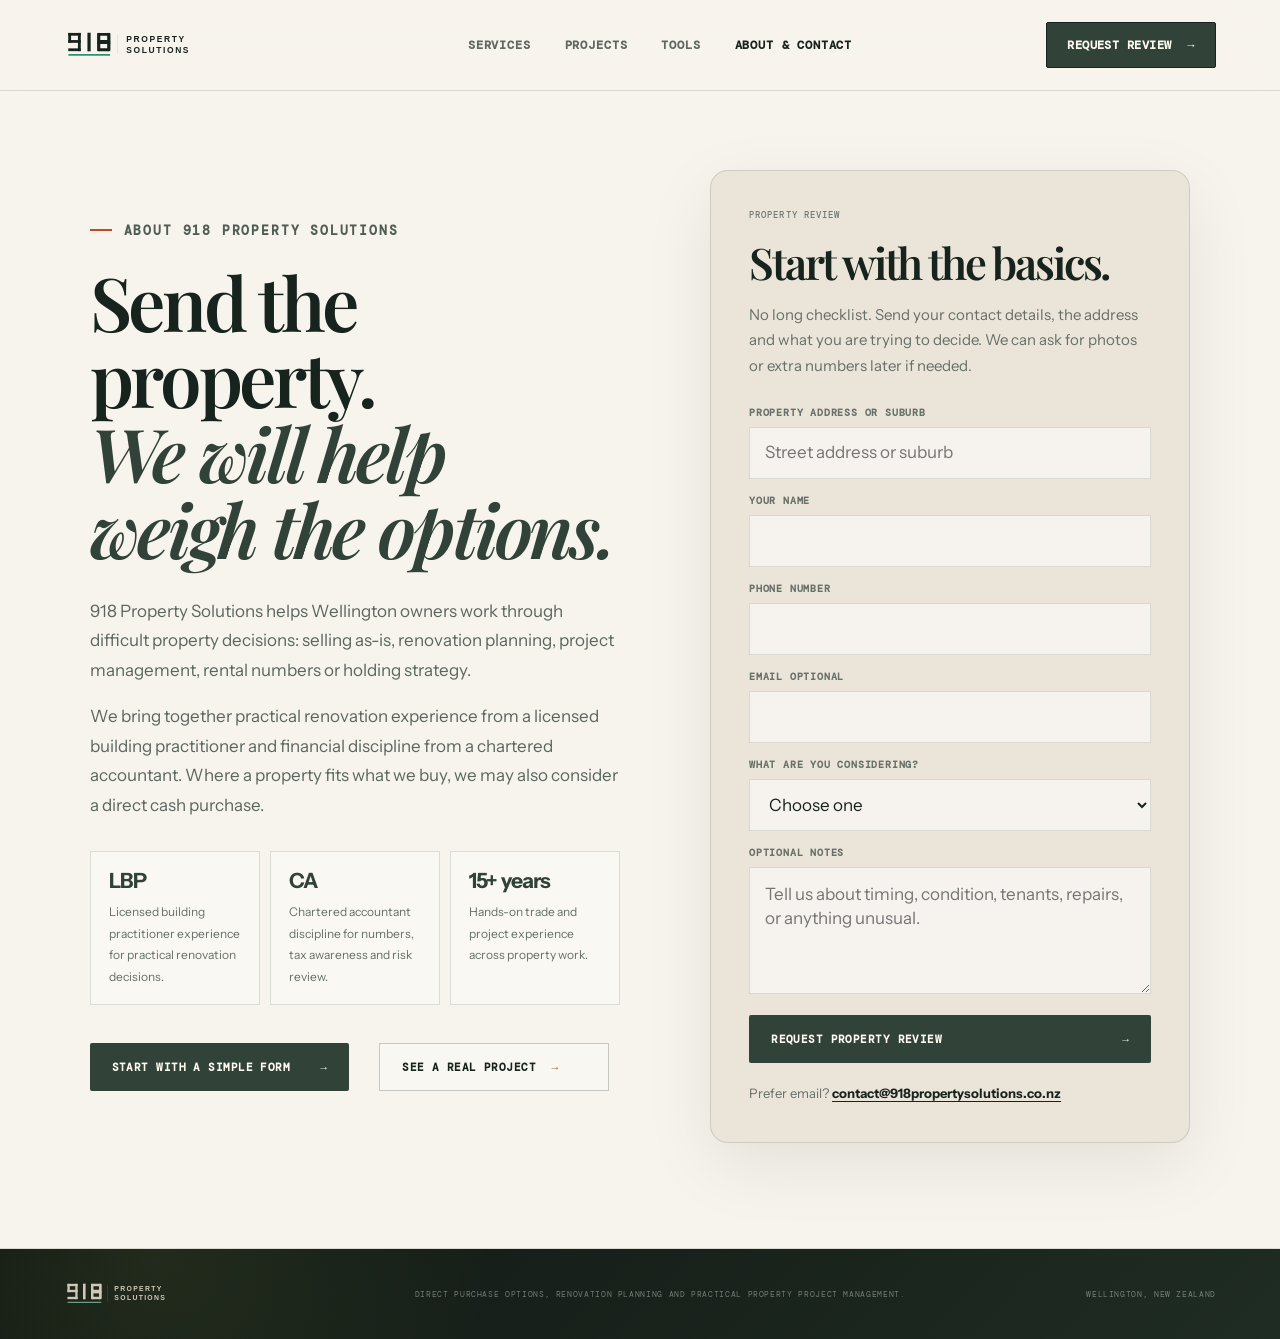
==== contact.html @ fbfad58f "Improve Facebook enquiry tracking" ====
<!DOCTYPE html>
<html lang="en">
<head>
  <meta charset="UTF-8">
  <meta name="viewport" content="width=device-width, initial-scale=1.0">
  <meta name="description" content="Contact 918 Property Solutions for a practical review of a Wellington property: sell as-is, direct cash purchase where suitable, renovation planning or project management.">
  <meta name="robots" content="index, follow">
  <meta name="theme-color" content="#121914">
  <meta property="og:title" content="About & Contact | 918 Property Solutions">
  <meta property="og:description" content="Send a Wellington property for a simple, no-obligation review by 918 Property Solutions.">
  <meta property="og:type" content="website">
  <meta property="og:url" content="https://918propertysolutions.co.nz/contact">
  <meta property="og:image" content="https://918propertysolutions.co.nz/og-image.svg">
  <meta property="og:locale" content="en_NZ">
  <meta name="twitter:card" content="summary_large_image">
  <meta name="twitter:image" content="https://918propertysolutions.co.nz/og-image.svg">
  <title>About & Contact | 918 Property Solutions</title>
  <link rel="canonical" href="https://918propertysolutions.co.nz/contact">
  <link rel="icon" href="favicon.svg?v=20260815b" type="image/svg+xml">
  <link rel="manifest" href="site.webmanifest">
  <link rel="preconnect" href="https://fonts.googleapis.com">
  <link rel="preconnect" href="https://fonts.gstatic.com" crossorigin>
  <link href="https://fonts.googleapis.com/css2?family=DM+Mono:wght@300;400;500&family=Instrument+Sans:ital,wght@0,400..800;1,400..700&family=Playfair+Display:ital,wght@0,500..800;1,500..800&display=swap" rel="stylesheet">
  <link rel="stylesheet" href="styles.css?v=20260815">
</head>
<body>
  <header class="site-header contact-header">
    <a class="brand" href="index.html" aria-label="918 Property Solutions home">
      <img class="site-logo" src="logo-assets/918-logo-website-simple.svg" alt="918 Property Solutions">
    </a>
    <nav class="main-nav" aria-label="Main navigation">
      <a href="index.html#services">Services</a>
      <a href="projects.html">Projects</a>
      <a href="index.html#calculator">Tools</a>
      <a class="active" href="contact.html">About &amp; Contact</a>
    </nav>
    <a class="header-cta" href="#property-form">Request review <span>&rarr;</span></a>
  </header>

  <main id="top">
    <section class="contact-hero">
      <div class="contact-copy">
        <div class="eyebrow"><span></span> About 918 Property Solutions</div>
        <h1>Send the property.<br><em>We will help weigh the options.</em></h1>
        <p>918 Property Solutions helps Wellington owners work through difficult property decisions: selling as-is, renovation planning, project management, rental numbers or holding strategy.</p>
        <p>We bring together practical renovation experience from a licensed building practitioner and financial discipline from a chartered accountant. Where a property fits what we buy, we may also consider a direct cash purchase.</p>
        <div class="contact-proof-grid">
          <div><strong>LBP</strong><span>Licensed building practitioner experience for practical renovation decisions.</span></div>
          <div><strong>CA</strong><span>Chartered accountant discipline for numbers, tax awareness and risk review.</span></div>
          <div><strong>15+ years</strong><span>Hands-on trade and project experience across property work.</span></div>
        </div>
        <div class="contact-actions">
          <a class="button button-primary" href="#property-form">Start with a simple form <span>&rarr;</span></a>
          <a class="text-link" href="projects.html">See a real project <span>&rarr;</span></a>
        </div>
      </div>

      <aside class="contact-card" id="property-form">
        <span class="label">Property review</span>
        <h2>Start with the basics.</h2>
        <p class="contact-card-intro">No long checklist. Send your contact details, the address and what you are trying to decide. We can ask for photos or extra numbers later if needed.</p>

        <form class="contact-form" action="https://formsubmit.co/contact@918propertysolutions.co.nz" method="POST">
          <input type="hidden" name="_subject" value="New property enquiry from 918 Property Solutions website">
          <input type="hidden" name="_template" value="table">
          <input type="hidden" name="_captcha" value="false">
          <input type="hidden" name="_next" value="https://918propertysolutions.co.nz/contact?submitted=1">
          <input type="hidden" name="enquiry_channel" value="Website direct">
          <input type="hidden" name="page_source" value="main contact page">
          <input type="hidden" name="campaign_source" value="direct">
          <input type="hidden" name="referrer_url" value="">
          <input class="form-honey" type="text" name="_honey" tabindex="-1" autocomplete="off">

          <label class="form-field">
            <span>Property address or suburb</span>
            <input type="text" name="property_address" placeholder="Street address or suburb" autocomplete="street-address" required>
          </label>

          <label class="form-field">
            <span>Your name</span>
            <input type="text" name="name" autocomplete="name" required>
          </label>

          <label class="form-field">
            <span>Phone number</span>
            <input type="tel" name="phone" autocomplete="tel" inputmode="tel" required>
          </label>

          <label class="form-field">
            <span>Email optional</span>
            <input type="email" name="email" autocomplete="email" inputmode="email">
          </label>

          <label class="form-field">
            <span>What are you considering?</span>
            <select name="property_goal" required>
              <option value="">Choose one</option>
              <option>Sell as-is / direct cash sale</option>
              <option>Renovate before selling</option>
              <option>Rental or portfolio review</option>
              <option>Project management help</option>
              <option>Not sure yet</option>
            </select>
          </label>

          <label class="form-field">
            <span>Optional notes</span>
            <textarea name="message" rows="4" placeholder="Tell us about timing, condition, tenants, repairs, or anything unusual."></textarea>
          </label>

          <button class="button button-primary contact-submit" type="submit">Request property review <span>&rarr;</span></button>
        </form>

        <p class="contact-success" id="contact-success" hidden>Thanks, your property details have been sent. We will review them and come back to you.</p>
        <p class="contact-fallback">Prefer email? <a href="mailto:contact@918propertysolutions.co.nz">contact@918propertysolutions.co.nz</a></p>
      </aside>
    </section>
  </main>

  <footer>
    <a class="brand brand-footer" href="index.html">
      <img class="site-logo footer-logo" src="logo-assets/918-logo-website-simple-footer.svg" alt="918 Property Solutions">
    </a>
    <p>Direct purchase options, renovation planning and practical property project management.</p>
    <span>WELLINGTON, NEW ZEALAND</span>
  </footer>
  <script>
    var params = new URLSearchParams(window.location.search);
    var source = params.get('source') || params.get('utm_source') || params.get('utm_campaign');
    var referrer = document.referrer || "";
    var campaignSource = document.querySelector('input[name="campaign_source"]');
    var enquiryChannel = document.querySelector('input[name="enquiry_channel"]');
    var referrerField = document.querySelector('input[name="referrer_url"]');
    var cameFromFacebook = /facebook|fbclid|l\\.facebook|m\\.facebook/i.test(source || "") || /facebook|l\\.facebook|m\\.facebook/i.test(referrer);

    if (campaignSource) campaignSource.value = source || (cameFromFacebook ? "facebook-referrer" : "direct");
    if (enquiryChannel) enquiryChannel.value = cameFromFacebook ? "Facebook" : "Website direct";
    if (referrerField) referrerField.value = referrer || "No referrer captured";
    if (params.get('submitted') === '1') {
      var success = document.getElementById('contact-success');
      if (success) success.hidden = false;
    }
  </script>
</body>
</html>
---- styles.css ----
:root {
  --ink: #17231d;
  --ink-soft: #314238;
  --paper: #f7f4ed;
  --paper-deep: #ebe4d8;
  --line: rgba(35, 49, 42, 0.14);
  --acid: #2f8f72;
  --mint: #6fa58f;
  --orange: #bb4b2b;
  --clay: #b77a55;
  --cream: #fffaf0;
  --radius-card: 18px;
  --radius-field: 12px;
  --radius-pill: 2px;
  --mono: "DM Mono", monospace;
  --sans: "Instrument Sans", sans-serif;
  --serif: "Playfair Display", Georgia, serif;
}

* { box-sizing: border-box; }
html { scroll-behavior: smooth; }
body {
  margin: 0;
  color: var(--ink);
  background: var(--paper);
  font-family: var(--sans);
  -webkit-font-smoothing: antialiased;
}
a { color: inherit; text-decoration: none; }
button, input, textarea, select { font: inherit; }

.site-header {
  position: absolute;
  z-index: 10;
  top: 0;
  left: 0;
  right: 0;
  display: flex;
  align-items: center;
  justify-content: space-between;
  padding: 22px 5vw;
  color: var(--ink);
  background: rgba(247,244,237,.88);
  backdrop-filter: blur(18px);
  border-bottom: 1px solid var(--line);
}
.brand { display: flex; align-items: center; }
.site-logo { display: block; width: min(235px, 50vw); height: auto; }
.brand-footer .site-logo {
  width: min(190px, 46vw);
  padding: 0;
  background: transparent;
  filter: none;
  opacity: .94;
}
.contact-header .site-logo { width: min(210px, 46vw); }
.brand-footer .footer-logo { width: min(170px, 42vw); max-height: 42px; object-fit: contain; }
.main-nav { display: flex; gap: 34px; font: 700 12px var(--mono); letter-spacing: .07em; text-transform: uppercase; color: rgba(23,35,29,.68); }
.main-nav a { padding: 8px 0; }
.main-nav a:hover, .main-nav .active { color: var(--ink); }
.header-cta { padding: 14px 20px; border: 1px solid var(--ink); border-radius: var(--radius-pill); color: #fffaf0; background: var(--ink-soft); font: 700 12px var(--mono); letter-spacing: .04em; text-transform: uppercase; }
.header-cta span { color: #fffaf0; margin-left: 8px; }

.hero {
  min-height: 680px;
  display: grid;
  grid-template-columns: 1.05fr .95fr;
  background: var(--paper);
  color: var(--ink);
  overflow: hidden;
  border-bottom: 1px solid var(--line);
}
.hero-copy {
  padding: 140px 7vw 70px;
  display: flex;
  flex-direction: column;
  justify-content: center;
}
.eyebrow { display: flex; align-items: center; gap: 12px; margin-bottom: 25px; font: 700 13px var(--mono); letter-spacing: .14em; text-transform: uppercase; color: #4f5d54; }
.eyebrow span { width: 22px; height: 2px; background: var(--orange); }
.eyebrow-dark { color: #5d675f; }
.hero h1, .section-heading h2, .calculator-intro h2, .closing h2 {
  margin: 0;
  letter-spacing: -.045em;
  line-height: 1.03;
  font-family: var(--serif);
  font-size: clamp(50px, 4.65vw, 78px);
  font-weight: 600;
}
.hero h1 em, .closing h2 em { color: var(--ink-soft); font-style: italic; font-weight: 600; }
.hero-copy > p { max-width: 650px; margin: 30px 0 0; color: #5b665f; font-size: 17px; line-height: 1.7; }
.hero-actions { display: flex; align-items: center; gap: 18px; margin-top: 38px; flex-wrap: wrap; }
.button { display: inline-flex; align-items: center; justify-content: space-between; gap: 30px; min-width: 210px; padding: 17px 22px; border-radius: var(--radius-pill); font: 600 11px var(--mono); letter-spacing: .04em; text-transform: uppercase; transition: .2s ease; }
.button-primary { color: #fffaf0; background: var(--ink-soft); }
.button-primary:hover { transform: translateY(-2px); box-shadow: 0 16px 38px rgba(23,35,29,.14); }
.text-link { min-width: 230px; padding: 16px 22px; border: 1px solid rgba(23,35,29,.22); font: 600 11px var(--mono); letter-spacing: .04em; text-transform: uppercase; color: var(--ink); background: rgba(255,255,255,.28); }
.text-link span { margin-left: 8px; color: var(--orange); }
.hero-meta { display: flex; gap: 54px; margin-top: 48px; padding-top: 0; border-top: 0; }
.hero-meta div { display: flex; flex-direction: column; gap: 5px; }
.hero-meta strong { font: 500 26px var(--serif); color: var(--ink-soft); letter-spacing: -.02em; }
.hero-meta span { max-width: 150px; font: 500 11px/1.45 var(--sans); color: #5d675f; text-transform: none; letter-spacing: 0; }

.hero-visual { position: relative; min-height: 680px; background: transparent; display: flex; align-items: center; justify-content: center; padding: 130px 7vw 70px 3vw; }
.hero-photo-card { position: relative; width: min(520px, 100%); }
.hero-photo-placeholder { height: 500px; padding: 34px; display: flex; flex-direction: column; justify-content: flex-end; gap: 10px; border: 1px solid rgba(23,35,29,.12); background:
  linear-gradient(135deg, rgba(23,35,29,.1), rgba(255,255,255,.18)),
  repeating-linear-gradient(135deg, rgba(47,143,114,.11) 0 18px, rgba(187,75,43,.06) 18px 36px),
  #dcd4c6;
  box-shadow: 0 34px 80px rgba(23,35,29,.12);
}
.hero-photo-placeholder span { font: 600 10px var(--mono); letter-spacing: .15em; text-transform: uppercase; color: rgba(23,35,29,.55); }
.hero-photo-placeholder strong { max-width: 310px; color: var(--ink); font: 600 clamp(31px, 3.4vw, 50px)/1 var(--serif); letter-spacing: -.04em; }
.hero-photo-img {
  display: block;
  width: 100%;
  height: 500px;
  object-fit: cover;
  border: 1px solid rgba(23,35,29,.12);
  box-shadow: 0 34px 80px rgba(23,35,29,.12);
}
.hero-project-card { position: absolute; right: -34px; bottom: -42px; display: block; width: min(380px, 78%); padding: 26px; border: 1px solid var(--line); background: rgba(255,250,240,.96); box-shadow: 0 22px 60px rgba(23,35,29,.12); transition: .2s ease; }
.hero-project-card:hover { transform: translateY(-3px); box-shadow: 0 28px 70px rgba(23,35,29,.16); }
.hero-project-card span { display: block; margin-bottom: 14px; font: 600 10px var(--mono); letter-spacing: .18em; text-transform: uppercase; color: #6f7a73; }
.hero-project-card h2 { margin: 0; font: 600 24px/1.15 var(--serif); letter-spacing: -.025em; color: var(--ink); }
.hero-project-card p { margin: 14px 0 0; color: #5f6a63; font-size: 13px; line-height: 1.55; }
.hero-project-card strong { display: inline-block; margin-top: 18px; color: var(--orange); font: 700 9px var(--mono); letter-spacing: .08em; text-transform: uppercase; }
.hero-side-note { position: absolute; right: 7vw; top: 118px; color: #4f5d54; font: 700 13px var(--mono); letter-spacing: .1em; text-transform: uppercase; }
.live-dot { display: flex; align-items: center; gap: 8px; color: var(--mint); }
.live-dot::before { content: ""; width: 5px; height: 5px; border-radius: 50%; background: var(--mint); box-shadow: 0 0 0 5px rgba(134,232,186,.1); }
.rental-data-panel { position: absolute; inset: 150px 35px 70px; padding: 28px; display: flex; flex-direction: column; gap: 16px; border: 1px solid rgba(255,255,255,.09); background: linear-gradient(145deg, rgba(255,255,255,.055), rgba(255,255,255,.015)); overflow: hidden; }
.rental-data-panel::before { content: ""; position: absolute; inset: 0; background-image: linear-gradient(rgba(255,255,255,.025) 1px, transparent 1px), linear-gradient(90deg, rgba(255,255,255,.025) 1px, transparent 1px); background-size: 44px 44px; pointer-events: none; }
.rental-panel-head, .rent-range, .rental-metrics, .rental-data-panel p, .rental-data-panel a { position: relative; z-index: 1; }
.rental-panel-head { display: grid; grid-template-columns: 1fr auto; gap: 7px 14px; align-items: end; padding-bottom: 13px; border-bottom: 1px solid rgba(255,255,255,.1); }
.rental-panel-head label, .rental-panel-head small { font: 500 9px var(--mono); text-transform: uppercase; letter-spacing: .1em; color: rgba(255,255,255,.42); }
.rental-panel-head select { min-width: 185px; padding: 10px 12px; border: 1px solid rgba(255,255,255,.16); background: rgba(0,0,0,.18); color: #fff; font: 500 10px var(--mono); text-transform: uppercase; letter-spacing: .06em; }
.rental-panel-head strong { grid-column: 1 / 2; font-size: clamp(25px, 3vw, 39px); line-height: 1; letter-spacing: -.06em; color: #fff; }
.rental-panel-head small { grid-column: 1 / -1; }
.rent-range { height: 128px; display: grid; grid-template-columns: repeat(3, 1fr); gap: 14px; align-items: end; padding-top: 4px; }
.rent-marker { min-height: 52px; height: var(--value); padding: 14px; display: flex; flex-direction: column; justify-content: space-between; border: 1px solid rgba(255,255,255,.1); background: rgba(255,255,255,.04); }
.rent-marker span { font: 500 9px var(--mono); text-transform: uppercase; letter-spacing: .09em; color: rgba(255,255,255,.45); }
.rent-marker strong { color: #fff; font: 500 clamp(22px, 2.3vw, 34px)/1 var(--mono); letter-spacing: -.08em; }
.rent-marker.median { background: var(--acid); color: var(--ink); border-color: var(--acid); box-shadow: 0 18px 45px rgba(200,255,71,.08); }
.rent-marker.median span, .rent-marker.median strong { color: var(--ink); }
.rental-metrics { display: grid; grid-template-columns: 1fr 1fr; gap: 12px; }
.rental-metrics div { padding: 12px; border: 1px solid rgba(255,255,255,.1); background: rgba(0,0,0,.12); }
.rental-metrics span { display: block; margin-bottom: 9px; font: 500 8px var(--mono); text-transform: uppercase; letter-spacing: .09em; color: rgba(255,255,255,.42); }
.rental-metrics strong { color: var(--mint); font: 500 15px var(--mono); }
.rental-data-panel p { margin: 0; max-width: 470px; color: rgba(255,255,255,.58); font-size: 11px; line-height: 1.5; }
.rental-data-panel a { color: var(--acid); font: 600 9px var(--mono); text-transform: uppercase; letter-spacing: .08em; }
.visual-footer { bottom: 34px; justify-content: flex-start; gap: 14px; }
.visual-footer .progress { height: 2px; background: rgba(255,255,255,.12); flex: 1; }
.visual-footer .progress i { display: block; width: 60%; height: 100%; background: var(--acid); }
.visual-footer strong { color: var(--acid); font-weight: 400; }

.hero-service-panel { position: absolute; top: 145px; left: 35px; right: 35px; display: grid; gap: 12px; align-content: start; }
.hero-service-panel article { padding: 24px 28px; display: grid; grid-template-columns: 46px 1fr; gap: 10px 18px; align-content: center; border: 1px solid rgba(255,255,255,.09); background: linear-gradient(145deg, rgba(255,255,255,.065), rgba(255,255,255,.02)); }
.hero-service-panel span { grid-row: 1 / 3; color: var(--acid); font: 500 10px var(--mono); letter-spacing: .1em; }
.hero-service-panel h2 { max-width: 420px; margin: 0; color: #fff; font-size: clamp(27px, 2.45vw, 40px); line-height: 1.02; letter-spacing: -.06em; }
.hero-service-panel p { max-width: 490px; margin: 0; color: rgba(255,255,255,.6); font-size: 13px; line-height: 1.55; }

.tool-strip {
  display: grid;
  grid-template-columns: 1.1fr repeat(3, 1fr);
  border-top: 1px solid var(--line);
  border-bottom: 1px solid var(--line);
  background: #fffaf0;
}

.tool-strip > * {
  min-height: 118px;
  padding: 24px 28px;
  display: flex;
  flex-direction: column;
  justify-content: center;
  gap: 10px;
  border-right: 1px solid var(--line);
}

.tool-strip > *:last-child { border-right: 0; }
.tool-strip span {
  color: #6f7a73;
  font: 600 9px var(--mono);
  letter-spacing: .14em;
  text-transform: uppercase;
}

.tool-strip strong {
  max-width: 320px;
  color: var(--ink);
  font: 600 22px/1.18 var(--serif);
  letter-spacing: -.025em;
}

.tool-strip a {
  background: rgba(255,255,255,.3);
  transition: .2s ease;
}

.tool-strip a:hover {
  background: var(--paper-deep);
}

.tool-strip a span { color: var(--orange); }

.ticker { display: grid; grid-template-columns: 1fr repeat(5, 1.25fr); border-bottom: 1px solid var(--line); background: var(--paper-deep); }
.ticker > * { min-height: 64px; padding: 0 20px; border-right: 1px solid var(--line); display: flex; align-items: center; gap: 12px; font: 400 9px var(--mono); letter-spacing: .06em; text-transform: uppercase; }
.ticker-title { color: #7a817c; }
.ticker b { font-weight: 500; }
.ticker div span { color: #7c847e; }
.ticker i { margin-left: auto; font-style: normal; font-size: 8px; }
.ticker .up { color: #2b9364; }
.ticker .neutral { color: #a25e44; }

.section { padding: 105px 7vw; }
.section-heading { display: grid; grid-template-columns: 1.2fr .8fr; align-items: end; gap: 50px; margin-bottom: 65px; }
.section-heading h2 { font-size: clamp(46px, 5.2vw, 80px); }
.section-heading > p { max-width: 480px; margin: 0 0 3px; color: #667068; font-size: 16px; line-height: 1.7; }
.services-section { background: #f8f5ec; }
.service-grid, .situation-grid { display: grid; grid-template-columns: repeat(4, 1fr); gap: 16px; }
.situation-grid { grid-template-columns: repeat(3, 1fr); }
.service-card { min-height: 320px; padding: 30px; display: flex; flex-direction: column; border: 1px solid var(--line); background: rgba(255,255,255,.46); }
.service-card.feature-service { color: #fff; background: var(--ink-soft); }
.service-card span { color: #758078; font: 600 9px var(--mono); text-transform: uppercase; letter-spacing: .1em; }
.service-card.feature-service span { color: var(--acid); }
.service-card h3 { margin: auto 0 16px; font: 600 clamp(28px, 3vw, 44px)/1 var(--serif); letter-spacing: -.04em; }
.service-card p { margin: 0; color: #667068; font-size: 13px; line-height: 1.75; }
.service-card.feature-service p { color: rgba(255,255,255,.62); }
.service-card a { margin-top: 28px; color: #354338; font: 700 9px var(--mono); text-transform: uppercase; letter-spacing: .08em; }
.service-card.feature-service a { color: var(--acid); }

.options-section { background: var(--paper); border-top: 1px solid var(--line); }
.option-grid { display: grid; grid-template-columns: repeat(3, 1fr); gap: 16px; }
.option-grid article { min-height: 285px; padding: 28px; display: flex; flex-direction: column; border: 1px solid var(--line); background: rgba(255,255,255,.32); }
.option-grid span { color: #758078; font: 700 9px var(--mono); text-transform: uppercase; letter-spacing: .1em; }
.option-grid h3 { margin: auto 0 14px; font: 600 31px/1.05 var(--serif); letter-spacing: -.03em; }
.option-grid p { margin: 0; color: #667068; font-size: 13px; line-height: 1.75; }

.about-section { background: #fffaf0; border-top: 1px solid var(--line); }
.about-card { display: grid; grid-template-columns: .95fr 1.05fr; gap: 6vw; align-items: center; padding: 44px; border: 1px solid var(--line); background: linear-gradient(135deg, rgba(255,255,255,.78), rgba(255,255,255,.35)); }
.about-card h2 { margin: 0; font: 600 clamp(40px, 4.8vw, 76px)/1.02 var(--serif); letter-spacing: -.045em; }
.about-copy { display: grid; gap: 18px; }
.about-copy p { margin: 0; color: #4e5a52; font-size: 17px; line-height: 1.8; }

.process-section { background: var(--paper-deep); border-top: 1px solid var(--line); }
.process-grid { display: grid; grid-template-columns: repeat(3, 1fr); gap: 16px; }
.process-grid article { min-height: 285px; padding: 30px; display: flex; flex-direction: column; border: 1px solid var(--line); background: rgba(255,255,255,.28); }
.process-grid strong { color: #5f7d2f; font: 400 70px/.85 var(--mono); letter-spacing: -.08em; }
.process-grid h3 { margin: auto 0 14px; font: 600 31px/1.08 var(--serif); letter-spacing: -.03em; }
.process-grid p { margin: 0; color: #667068; font-size: 13px; line-height: 1.75; }

.featured-project-section { background: #f8f5ec; border-top: 1px solid var(--line); }
.featured-project-card {
  display: grid;
  grid-template-columns: .85fr 1.15fr;
  gap: 36px;
  align-items: stretch;
  padding: 34px;
  border: 1px solid var(--line);
  background: rgba(255,255,255,.42);
  box-shadow: 0 22px 70px rgba(36,49,38,.07);
}
.featured-project-image {
  display: block;
  min-height: 420px;
  height: 100%;
  overflow: hidden;
  border: 1px solid var(--line);
  background: var(--paper-deep);
}
.featured-project-image img {
  width: 100%;
  height: 100%;
  object-fit: cover;
  display: block;
  transition: transform .25s ease;
}
.featured-project-image:hover img { transform: scale(1.025); }
.featured-project-card > div {
  display: flex;
  flex-direction: column;
  justify-content: center;
}
.featured-project-card h3 {
  max-width: 720px;
  margin: 0 0 20px;
  color: var(--ink);
  font: 600 clamp(34px, 4vw, 58px)/1.02 var(--serif);
  letter-spacing: -.045em;
}
.featured-project-card p {
  max-width: 700px;
  margin: 0;
  color: #5b665f;
  font-size: 15px;
  line-height: 1.8;
}
.featured-project-metrics {
  display: grid;
  grid-template-columns: repeat(3, minmax(0, 1fr));
  gap: 10px;
  margin: 28px 0 30px;
}
.featured-project-metrics span {
  min-height: 94px;
  padding: 16px;
  display: flex;
  flex-direction: column;
  justify-content: space-between;
  border: 1px solid var(--line);
  background: #fffaf0;
  color: #69736c;
  font-size: 12px;
  line-height: 1.45;
}
.featured-project-metrics b {
  display: block;
  color: var(--ink-soft);
  font: 800 25px/1 var(--sans);
  letter-spacing: -.045em;
}

.projects-hero {
  min-height: 640px;
  padding: 170px 7vw 95px;
  display: grid;
  grid-template-columns: 1.05fr .95fr;
  gap: 7vw;
  align-items: center;
  color: var(--ink);
  background: var(--paper);
  border-bottom: 1px solid var(--line);
}
.projects-hero h1 {
  margin: 0;
  font: 600 clamp(56px, 6vw, 96px)/1.02 var(--serif);
  letter-spacing: -.045em;
}
.projects-hero h1 em { color: var(--ink-soft); font-style: italic; }
.projects-hero p {
  max-width: 690px;
  margin: 30px 0 0;
  color: #5b665f;
  font-size: 17px;
  line-height: 1.75;
}
.projects-hero-card {
  min-height: 360px;
  padding: 36px;
  display: flex;
  flex-direction: column;
  justify-content: flex-end;
  border: 1px solid var(--line);
  background:
    linear-gradient(180deg, rgba(23,35,29,.05), rgba(23,35,29,.35)),
    url("assets/case-studies/newlands-2025/newlands-front-after.jpg") center/cover;
  color: #fffaf0;
  box-shadow: 0 28px 80px rgba(23,35,29,.13);
}
.projects-hero-card .label { color: rgba(255,250,240,.72); }
.projects-hero-card strong {
  display: block;
  margin: 18px 0 12px;
  font: 600 clamp(31px, 3.6vw, 54px)/1 var(--serif);
  letter-spacing: -.045em;
}
.projects-hero-card p {
  margin: 0;
  color: rgba(255,250,240,.72);
  font-size: 13px;
  line-height: 1.7;
}

.case-study-section { background: #f8f5ec; border-top: 1px solid var(--line); }
.case-study-card {
  display: grid;
  grid-template-columns: minmax(0, .95fr) minmax(0, 1.05fr);
  gap: 22px 28px;
  padding: 34px;
  border: 1px solid var(--line);
  background: rgba(255,255,255,.38);
  box-shadow: 0 22px 70px rgba(36,49,38,.07);
}
.case-study-copy h3 {
  max-width: 640px;
  margin: 0 0 22px;
  color: var(--ink);
  font: 600 clamp(32px, 3.4vw, 52px)/1.02 var(--serif);
  letter-spacing: -.045em;
}
.case-study-copy p {
  max-width: 690px;
  margin: 0 0 34px;
  color: #5b665f;
  font-size: 15px;
  line-height: 1.95;
}
.case-study-copy p:last-child { margin-bottom: 0; }
.case-side {
  display: flex;
  flex-direction: column;
  justify-content: space-between;
  gap: 22px;
  min-height: 100%;
}
.case-metrics {
  display: grid;
  grid-template-columns: repeat(2, minmax(0, 1fr));
  gap: 10px;
}
.case-metrics div {
  min-height: 104px;
  padding: 18px 20px;
  display: flex;
  flex-direction: column;
  justify-content: space-between;
  border: 1px solid var(--line);
  background: #fffaf0;
}
.case-metrics span {
  color: #69736c;
  font: 700 9px var(--mono);
  text-transform: uppercase;
  letter-spacing: .1em;
}
.case-metrics strong {
  color: var(--ink-soft);
  font: 800 clamp(27px, 2.35vw, 38px)/.95 var(--sans);
  letter-spacing: -.045em;
}
.case-lesson {
  padding: 24px 28px;
  border: 1px solid rgba(23,35,29,.14);
  background: var(--ink-soft);
  color: #fffaf0;
}
.case-lesson strong {
  display: block;
  margin-bottom: 12px;
  color: var(--acid);
  font: 700 10px var(--mono);
  letter-spacing: .1em;
  text-transform: uppercase;
}
.case-lesson p {
  max-width: 640px;
  margin: 0;
  color: rgba(255,250,240,.72);
  font-size: 14px;
  line-height: 1.75;
}
.case-gallery {
  grid-column: 1 / -1;
  display: grid;
  grid-template-columns: repeat(4, minmax(0, 1fr));
  gap: 12px;
}
.case-photo {
  position: relative;
  min-height: 280px;
  margin: 0;
  overflow: hidden;
  border: 1px solid var(--line);
  background: var(--paper-deep);
}
.case-photo-large { grid-column: span 2; grid-row: span 2; min-height: 572px; }
.case-photo-tall { grid-row: span 2; min-height: 572px; }
.case-photo-wide { grid-column: span 2; }
.case-photo img {
  width: 100%;
  height: 100%;
  display: block;
  object-fit: cover;
  transition: transform .25s ease;
}
.case-photo:hover img { transform: scale(1.025); }
.case-photo figcaption {
  position: absolute;
  left: 14px;
  right: 14px;
  bottom: 14px;
  padding: 10px 12px;
  color: #fffaf0;
  background: rgba(18,25,20,.72);
  backdrop-filter: blur(10px);
  font: 700 9px var(--mono);
  letter-spacing: .08em;
  text-transform: uppercase;
}
.case-note { grid-column: 1 / -1; max-width: 850px; margin-top: 0; }

.disclosure-section { background: #18221c; color: #f6f3e9; border-top: 1px solid rgba(255,255,255,.1); }
.disclosure-card { display: grid; grid-template-columns: .9fr 1.1fr; gap: 6vw; align-items: center; padding: 42px; border: 1px solid rgba(255,255,255,.12); background: linear-gradient(145deg, rgba(255,255,255,.06), rgba(255,255,255,.02)); }
.disclosure-card h2 { margin: 0; font: 600 clamp(38px, 4.2vw, 68px)/1.02 var(--serif); letter-spacing: -.045em; }
.disclosure-card p { margin: 0; color: rgba(255,255,255,.64); font-size: 15px; line-height: 1.85; }
.intelligence-section { background: #f8f5ec; }
.intelligence-grid { display: grid; grid-template-columns: .95fr 1.05fr 1.05fr .95fr; gap: 16px; }
.pulse-card { min-height: 390px; padding: 28px; display: flex; flex-direction: column; border: 1px solid var(--line); background: rgba(255,255,255,.35); }
.pulse-card.highlight { color: #fff; background: var(--ink-soft); }
.pulse-card.action-card { background: var(--paper-deep); }
.source-label { margin-bottom: 22px; color: #818980; font: 500 9px var(--mono); text-transform: uppercase; letter-spacing: .1em; }
.pulse-card.highlight .source-label { color: var(--acid); }
.pulse-card > strong { margin-top: auto; color: var(--acid); font: 300 clamp(58px, 5vw, 86px)/.9 var(--mono); letter-spacing: -.08em; }
.pulse-card h3 { margin: 0 0 14px; font-size: 21px; line-height: 1.22; letter-spacing: -.03em; }
.pulse-card.highlight h3 { margin-top: 22px; }
.pulse-card p { margin: 0; color: #667068; font-size: 12px; line-height: 1.75; }
.pulse-card.highlight p { color: rgba(255,255,255,.58); }
.source-note { display: block; margin-top: 14px; color: #7a847c; font: 500 9px/1.65 var(--mono); letter-spacing: .04em; text-transform: uppercase; }
.pulse-card.highlight .source-note { color: rgba(255,255,255,.5); }
.source-strip { padding: 13px 7vw; border-bottom: 1px solid var(--line); background: #ddd8ca; color: #777f78; font: 500 9px/1.6 var(--mono); text-transform: uppercase; letter-spacing: .06em; }
.pulse-card ul { margin: 24px 0 0; padding: 0; list-style: none; display: grid; gap: 10px; }
.pulse-card li { position: relative; padding-left: 15px; color: #59645c; font-size: 11px; line-height: 1.55; }
.pulse-card li::before { content: ""; position: absolute; left: 0; top: .65em; width: 5px; height: 5px; border-radius: 50%; background: var(--acid); }
.pulse-card a { margin-top: auto; padding-top: 28px; color: #354338; font: 600 9px var(--mono); text-transform: uppercase; letter-spacing: .07em; }
.pulse-card.highlight a { color: var(--acid); }
.action-list { margin-top: auto; display: grid; gap: 8px; }
.action-list span { padding: 12px; border: 1px solid var(--line); background: rgba(255,255,255,.32); font: 500 10px var(--mono); text-transform: uppercase; letter-spacing: .05em; }
.signal-grid { display: grid; grid-template-columns: .72fr 1.28fr; gap: 18px; }
.feature-card, .coverage-card { min-height: 420px; padding: 34px; border: 1px solid var(--line); }
.feature-card { display: flex; flex-direction: column; background: var(--ink-soft); color: #fff; }
.card-tag, .label { font: 500 9px var(--mono); letter-spacing: .12em; text-transform: uppercase; color: #788079; }
.feature-card .card-tag { color: var(--acid); }
.feature-number { margin-top: auto; font: 300 118px/.8 var(--mono); color: var(--acid); }
.feature-card h3 { max-width: 390px; margin: 23px 0 10px; font-size: 19px; line-height: 1.3; }
.feature-card p { max-width: 410px; margin: 0; font-size: 11px; line-height: 1.7; color: rgba(255,255,255,.48); }
.confidence { display: flex; align-items: center; gap: 12px; margin-top: 30px; padding-top: 16px; border-top: 1px solid rgba(255,255,255,.12); font: 400 8px var(--mono); letter-spacing: .08em; color: rgba(255,255,255,.4); }
.confidence div { height: 2px; flex: 1; background: rgba(255,255,255,.1); }
.confidence i { display: block; width: 92%; height: 100%; background: var(--mint); }
.confidence strong { font-weight: 500; color: var(--mint); }
.coverage-card { display: flex; flex-direction: column; background: rgba(255,255,255,.2); }
.card-top { display: flex; justify-content: space-between; }
.card-top h3 { margin: 8px 0 0; font-size: 24px; }
.status-pill { height: fit-content; padding: 8px 10px; border: 1px solid #b3b6ad; border-radius: 99px; font: 500 8px var(--mono); text-transform: uppercase; letter-spacing: .08em; color: #59625c; }
.council-list { margin-top: 34px; }
.council-row { display: grid; grid-template-columns: 1.5fr 1fr 70px 70px; align-items: center; gap: 15px; min-height: 54px; border-top: 1px solid var(--line); font: 400 9px var(--mono); }
.council-name { display: flex; align-items: center; gap: 10px; }
.council-name i { width: 6px; height: 6px; border-radius: 50%; background: #b8bbb3; }
.council-name i.complete { background: #2b9364; }
.council-name i.scanning { background: var(--orange); box-shadow: 0 0 0 4px rgba(255,121,87,.1); }
.council-row .bar { height: 2px; background: #d8d5ca; }
.council-row .bar i { display: block; height: 100%; background: #27342c; }
.council-row strong { font-weight: 500; text-align: right; }
.council-row small { font: 400 7px var(--mono); letter-spacing: .07em; text-transform: uppercase; color: #848a84; text-align: right; }
.council-row.muted { color: #888e89; }
.card-foot { display: flex; justify-content: space-between; margin-top: auto; padding-top: 17px; border-top: 1px solid var(--line); font: 400 8px var(--mono); color: #8c928d; }
.card-source { margin-top: 16px; }

.short-stay-section { display: grid; grid-template-columns: 1.05fr .95fr; gap: 5vw; align-items: stretch; background: var(--paper-deep); border-top: 1px solid var(--line); }
.short-stay-copy { display: flex; flex-direction: column; justify-content: center; }
.short-stay-copy h2 { margin: 0; font: 600 clamp(46px, 5.2vw, 82px)/1.02 var(--serif); letter-spacing: -.045em; }
.short-stay-copy p { max-width: 650px; margin: 28px 0 0; color: #667068; font-size: 15px; line-height: 1.85; }
.short-stay-actions { display: flex; align-items: center; gap: 28px; margin-top: 34px; flex-wrap: wrap; }
.dark-link { color: #354338; }
.dark-link span { color: #5f7d2f; }
.ad-card { min-height: 440px; padding: 34px; display: flex; flex-direction: column; border: 1px solid var(--line); background: var(--ink-soft); color: #fff; }
.ad-card .source-label { color: var(--acid); }
.ad-card h3 { margin: auto 0 18px; font: 600 clamp(34px, 4vw, 58px)/.98 var(--serif); letter-spacing: -.045em; }
.ad-card p { margin: 0; color: rgba(255,255,255,.58); font-size: 13px; line-height: 1.75; }
.ad-points { display: flex; flex-wrap: wrap; gap: 8px; margin-top: 26px; }
.ad-points span { padding: 8px 10px; border: 1px solid rgba(255,255,255,.16); color: rgba(255,255,255,.72); font: 500 9px var(--mono); text-transform: uppercase; letter-spacing: .07em; }
.ad-card a { margin-top: 30px; color: var(--acid); font: 600 10px var(--mono); text-transform: uppercase; letter-spacing: .08em; }

.cash-offer-section { display: grid; grid-template-columns: 1.05fr .95fr; gap: 5vw; align-items: stretch; background: #f8f5ec; border-top: 1px solid var(--line); }
.cash-offer-copy { display: flex; flex-direction: column; justify-content: center; }
.cash-offer-copy h2 { margin: 0; font: 600 clamp(46px, 5.2vw, 82px)/1.02 var(--serif); letter-spacing: -.045em; }
.cash-offer-copy p { max-width: 670px; margin: 28px 0 0; color: #667068; font-size: 15px; line-height: 1.85; }
.cash-offer-actions { display: flex; align-items: center; gap: 28px; margin-top: 34px; flex-wrap: wrap; }
.cash-offer-card { min-height: 430px; padding: 34px; display: flex; flex-direction: column; border: 1px solid var(--line); background: var(--paper-deep); }
.cash-offer-card .source-label { color: #687169; }
.cash-offer-list { margin-top: auto; display: grid; gap: 12px; }
.cash-offer-list div { padding: 18px; border: 1px solid var(--line); background: rgba(255,255,255,.34); }
.cash-offer-list strong { display: block; margin-bottom: 8px; font-size: 16px; line-height: 1.2; letter-spacing: -.03em; }
.cash-offer-list span { color: #667068; font-size: 12px; line-height: 1.65; }

.calculator-section { display: grid; grid-template-columns: minmax(300px, .72fr) minmax(0, 1.28fr); gap: clamp(42px, 5vw, 78px); align-items: start; color: #f6f3e9; background: #18221c; }
.calculator-intro { position: sticky; top: 34px; padding-top: 14px; }
.calculator-intro h2 { font-size: clamp(46px, 5vw, 75px); }
.calculator-intro > p { max-width: 390px; margin: 25px 0 0; font-size: 12px; line-height: 1.8; color: rgba(255,255,255,.5); }
.calculator-intro .rule { height: 1px; margin: 44px 0 0; background: rgba(255,255,255,.12); }
.calculator-intro .fine-print { font: 300 8px/1.7 var(--mono); color: rgba(255,255,255,.3); }
.flip-inline-cta { display: flex; flex-direction: column; gap: 7px; margin-top: 28px; padding: 16px; border: 1px solid rgba(200,255,71,.2); background: rgba(200,255,71,.04); }
.flip-inline-cta span { color: rgba(255,255,255,.4); font: 400 7px var(--mono); text-transform: uppercase; letter-spacing: .08em; }
.flip-inline-cta strong { color: var(--acid); font: 500 9px var(--mono); text-transform: uppercase; letter-spacing: .06em; }
.calculator-stack { display: grid; gap: 22px; }
.calculator-hub { display: grid; grid-template-columns: repeat(2, minmax(0, 1fr)); gap: 22px; align-items: stretch; }
.calculator-card { min-height: 270px; padding: 30px; display: grid; grid-template-rows: auto 1fr auto auto; gap: 18px; border: 1px solid rgba(255,255,255,.14); border-radius: var(--radius-card); background: rgba(255,255,255,.06); box-shadow: 0 24px 70px rgba(0,0,0,.12); transition: .2s ease; }
.calculator-card:hover { transform: translateY(-3px); border-color: rgba(255,250,240,.34); background: rgba(255,255,255,.09); }
.primary-calculator-card { background: linear-gradient(145deg, rgba(255,250,240,.14), rgba(255,255,255,.05)); }
.calculator-card span { color: var(--acid); font: 700 10px var(--mono); text-transform: uppercase; letter-spacing: .12em; }
.calculator-card h3 { align-self: end; margin: 0; color: #fffaf0; font: 600 clamp(30px, 3vw, 44px)/1.02 var(--serif); letter-spacing: -.04em; }
.calculator-card p { margin: 0; color: rgba(255,255,255,.62); font-size: 14px; line-height: 1.7; }
.calculator-card strong { margin-top: 4px; color: var(--acid); font: 700 11px var(--mono); text-transform: uppercase; letter-spacing: .06em; }
.calculator { display: grid; grid-template-columns: minmax(0, .92fr) minmax(360px, 1.08fr); min-height: 0; border: 1px solid rgba(255,255,255,.12); overflow: hidden; }
.calc-inputs { padding: 34px; display: grid; align-content: center; gap: 28px; }
.calc-inputs label { display: block; margin-bottom: 0; }
.calc-inputs label > span { display: flex; justify-content: space-between; margin-bottom: 19px; font: 400 9px var(--mono); letter-spacing: .07em; text-transform: uppercase; color: rgba(255,255,255,.47); }
.calc-inputs b { font-size: 10px; font-weight: 500; color: var(--acid); }
input[type="range"] { width: 100%; height: 2px; appearance: none; background: rgba(255,255,255,.15); accent-color: var(--acid); cursor: pointer; }
input[type="range"]::-webkit-slider-thumb { appearance: none; width: 13px; height: 13px; border: 3px solid #18221c; border-radius: 50%; background: var(--acid); box-shadow: 0 0 0 1px var(--acid); }
.calc-output { padding: 34px; background: #fffaf0; color: var(--ink); }
.calc-output .label { color: #4f5d54; font-weight: 700; }
.calc-output > strong { display: block; margin-top: 22px; font: 400 clamp(40px, 3.7vw, 58px)/1 var(--mono); letter-spacing: -.07em; }
.result-status { display: inline-block; margin-top: 13px; padding: 7px 10px; border: 1px solid rgba(23,35,29,.28); border-radius: 99px; color: var(--ink); background: rgba(47,143,114,.08); font: 700 9px var(--mono); text-transform: uppercase; letter-spacing: .08em; }
.metric-grid { display: grid; grid-template-columns: 1fr 1fr; gap: 10px; margin-top: 30px; background: transparent; border: 0; }
.metric-grid div { padding: 16px; display: flex; flex-direction: column; gap: 8px; border: 1px solid var(--line); background: #f7f4ed; }
.metric-grid span { font: 700 9px var(--mono); text-transform: uppercase; letter-spacing: .08em; color: #5f6962; }
.metric-grid b { color: var(--ink); font: 600 16px var(--mono); }
.calc-output p { margin: 24px 0 0; font: 500 11px/1.65 var(--mono); color: #4f5d54; }
.calc-output .calc-source { color: #4f5d54; font-size: 10px; }

.market-checks-section { background: var(--paper-deep); border-top: 1px solid var(--line); }
.market-check-grid { display: grid; grid-template-columns: repeat(3, 1fr); gap: 16px; }
.market-check-grid article { min-height: 300px; padding: 28px; display: flex; flex-direction: column; border: 1px solid var(--line); background: rgba(255,255,255,.32); }
.market-check-grid span { color: #737d75; font: 600 9px var(--mono); text-transform: uppercase; letter-spacing: .1em; }
.market-check-grid h3 { margin: auto 0 14px; font-size: 28px; line-height: 1.04; letter-spacing: -.045em; }
.market-check-grid p { margin: 0; color: #667068; font-size: 13px; line-height: 1.75; }
.market-check-grid a { margin-top: 24px; color: #354338; font: 700 9px var(--mono); text-transform: uppercase; letter-spacing: .08em; }

.source-reference { background: #f8f5ec; border-top: 1px solid var(--line); }
.source-grid { display: grid; grid-template-columns: repeat(4, 1fr); gap: 16px; }
.source-grid article { min-height: 260px; padding: 26px; display: flex; flex-direction: column; border: 1px solid var(--line); background: rgba(255,255,255,.35); }
.source-grid span { color: #7a837c; font: 600 9px var(--mono); text-transform: uppercase; letter-spacing: .1em; }
.source-grid h3 { margin: 18px 0 12px; font-size: 21px; line-height: 1.2; letter-spacing: -.03em; }
.source-grid p { margin: 0; color: #667068; font-size: 12px; line-height: 1.75; }
.source-grid a { margin-top: auto; padding-top: 22px; color: #354338; font: 600 9px var(--mono); text-transform: uppercase; letter-spacing: .07em; }

.closing { padding: 120px 7vw; text-align: center; background: var(--paper-deep); }
.closing h2 { margin: 25px auto 40px; font-size: clamp(48px, 6vw, 92px); }
.closing h2 em { color: #567252; }
.button-light { color: #fff; background: var(--ink); }
.button-light:hover { transform: translateY(-2px); }
footer { min-height: 90px; padding: 24px 5vw; display: flex; align-items: center; justify-content: space-between; color: rgba(255,255,255,.4); background: var(--ink); font: 400 8px var(--mono); letter-spacing: .08em; text-transform: uppercase; }
.brand-footer { color: #fff; }

/* Warm modern refresh: softer geometry, tactile surfaces, and calmer contrast. */
.hero-service-panel article,
.rental-data-panel,
.service-card,
.option-grid article,
.about-card,
.process-grid article,
.featured-project-card,
.featured-project-image,
.featured-project-metrics span,
.projects-hero-card,
.case-study-card,
.case-metrics div,
.case-lesson,
.case-photo,
.disclosure-card,
.cash-offer-card,
.ad-card,
.calculator,
.market-check-grid article,
.source-grid article,
.contact-card,
.street-summary-card,
.lookup-copy,
.lookup-form,
.lookup-result,
.category-insights article,
.check-plan-grid article,
.due-diligence-grid article,
.lens-grid article,
.visit-grid article,
.street-score-form,
.street-score-result {
  border-radius: var(--radius-card);
}

.service-card,
.option-grid article,
.about-card,
.process-grid article,
.featured-project-card,
.featured-project-metrics span,
.projects-hero-card,
.case-study-card,
.case-metrics div,
.cash-offer-card,
.ad-card,
.market-check-grid article,
.source-grid article,
.lens-grid article,
.visit-grid article {
  box-shadow: 0 18px 60px rgba(36,49,38,.06);
}

.hero-service-panel article,
.rental-data-panel,
.contact-card,
.street-summary-card {
  box-shadow: inset 0 1px 0 rgba(255,255,255,.05), 0 22px 70px rgba(0,0,0,.08);
}

.calc-inputs,
.calc-output,
.money-field div,
.suffix-field,
.select-field div,
.text-field {
  border-radius: var(--radius-field);
}

.feature-service,
.disclosure-section,
.closing,
footer {
  background:
    radial-gradient(circle at 12% 0%, rgba(215,247,108,.08), transparent 30%),
    linear-gradient(135deg, #111713, #1f2c23);
}

.rent-marker.median {
  background: linear-gradient(135deg, #dffb75, var(--acid));
}

.button-primary {
  color: #fffaf0;
  background: var(--ink-soft);
}

.contact-header { background: rgba(247,244,237,.88); }
.contact-hero { min-height: calc(100vh - 90px); padding: 170px 7vw 105px; display: grid; grid-template-columns: 1.05fr .95fr; gap: 7vw; align-items: center; color: var(--ink); background: var(--paper); border-bottom: 1px solid var(--line); }
.contact-copy h1 { margin: 0; font: 600 clamp(54px, 5.8vw, 92px)/1.02 var(--serif); letter-spacing: -.045em; }
.contact-copy h1 em { color: var(--ink-soft); font-weight: 600; font-style: italic; }
.contact-copy p { max-width: 640px; margin: 30px 0 0; color: #5b665f; font-size: 17px; line-height: 1.75; }
.contact-copy p + p { margin-top: 16px; }
.contact-proof-grid { display: grid; grid-template-columns: repeat(3, minmax(0, 1fr)); gap: 10px; margin-top: 30px; }
.contact-proof-grid div { padding: 18px; border: 1px solid var(--line); background: rgba(255,255,255,.32); }
.contact-proof-grid strong { display: block; margin-bottom: 9px; color: var(--ink-soft); font: 700 21px/1 var(--sans); letter-spacing: -.04em; }
.contact-proof-grid span { color: #667068; font-size: 12px; line-height: 1.55; }
.contact-actions { display: flex; align-items: center; gap: 30px; margin-top: 38px; flex-wrap: wrap; }
.contact-card { min-height: 520px; padding: 38px; display: flex; flex-direction: column; border: 1px solid var(--line); background: var(--paper-deep); }
.contact-card .label { color: #6f7a73; }
.contact-card h2 { margin: 20px 0 0; color: var(--ink); font: 600 clamp(34px, 3.4vw, 56px)/.98 var(--serif); letter-spacing: -.05em; }
.contact-email { margin: 26px 0 34px; color: var(--ink); font: 600 clamp(25px, 2.7vw, 40px)/1.08 var(--serif); letter-spacing: -.035em; word-break: break-word; }
.contact-card-intro { margin: 18px 0 28px; color: #667068; font-size: 15px; line-height: 1.7; }
.contact-form { display: grid; gap: 15px; }
.form-two-col { display: grid; grid-template-columns: 1fr 1fr; gap: 12px; }
.form-field { display: grid; gap: 8px; }
.form-field span { color: #687169; font: 700 10px var(--mono); letter-spacing: .08em; text-transform: uppercase; }
.form-field input,
.form-field select,
.form-field textarea {
  width: 100%;
  border: 1px solid var(--line);
  border-radius: 0;
  background: rgba(255,255,255,.58);
  color: var(--ink);
  font-size: 17px;
  line-height: 1.4;
}
.form-field input,
.form-field select { min-height: 52px; padding: 0 15px; }
.form-field textarea { min-height: 126px; padding: 15px; resize: vertical; }
.form-field input:focus,
.form-field select:focus,
.form-field textarea:focus {
  outline: 2px solid rgba(47,143,114,.24);
  border-color: rgba(47,143,114,.55);
  background: #fffaf0;
}
.contact-submit { width: 100%; margin-top: 6px; border: 0; cursor: pointer; }
.form-honey { position: absolute; left: -9999px; opacity: 0; pointer-events: none; }
.contact-success { margin: 18px 0 0; padding: 14px 16px; border: 1px solid rgba(47,143,114,.28); background: rgba(47,143,114,.09); color: #294d3f; font-size: 14px; line-height: 1.6; }
.contact-fallback { margin: 20px 0 0; color: #667068; font-size: 13px; line-height: 1.6; }
.contact-fallback a { color: var(--ink); font-weight: 700; text-decoration: underline; text-underline-offset: 3px; }
.sell-page { background: var(--paper); }
.sell-header {
  position: relative;
  z-index: 4;
  min-height: 86px;
  padding: 20px 5vw;
  display: flex;
  align-items: center;
  justify-content: space-between;
  gap: 24px;
  border-bottom: 1px solid var(--line);
  background: rgba(247,244,237,.94);
}
.sell-header .site-logo { width: min(220px, 54vw); }
.sell-header-link {
  padding: 12px 16px;
  border: 1px solid var(--line);
  color: var(--ink);
  background: rgba(255,250,240,.48);
  font: 700 11px var(--mono);
  letter-spacing: .07em;
  text-transform: uppercase;
}
.sell-header-link span { color: var(--orange); margin-left: 6px; }
.sell-hero {
  min-height: calc(100vh - 86px);
  padding: clamp(34px, 5vw, 70px) 7vw clamp(46px, 6vw, 88px);
  display: grid;
  grid-template-columns: minmax(0, .92fr) minmax(360px, .7fr);
  gap: clamp(34px, 6vw, 92px);
  align-items: center;
  background:
    radial-gradient(circle at 10% 16%, rgba(47,143,114,.12), transparent 30%),
    linear-gradient(135deg, rgba(255,250,240,.78), rgba(235,228,216,.72));
}
.sell-copy h1 {
  max-width: 760px;
  margin: 0;
  font: 650 clamp(52px, 7vw, 108px)/.94 var(--serif);
  letter-spacing: -.055em;
  color: var(--ink);
}
.sell-copy > p {
  max-width: 680px;
  margin: 28px 0 0;
  color: #536059;
  font-size: clamp(17px, 1.55vw, 21px);
  line-height: 1.68;
}
.sell-points {
  margin-top: 34px;
  display: flex;
  flex-wrap: wrap;
  gap: 10px;
}
.sell-points span {
  padding: 10px 13px;
  border: 1px solid rgba(49,66,56,.18);
  background: rgba(255,250,240,.58);
  color: var(--ink-soft);
  font: 700 11px var(--mono);
  letter-spacing: .055em;
  text-transform: uppercase;
}
.sell-copy .sell-note {
  max-width: 620px;
  margin-top: 28px;
  color: #687169;
  font-size: 14px;
  line-height: 1.75;
}
.sell-form-card {
  min-height: auto;
  box-shadow: 0 26px 70px rgba(23,35,29,.12);
  background: rgba(255,250,240,.92);
}
.sell-form-card h2 { font-size: clamp(38px, 4.2vw, 64px); }
.sell-form-card .form-field textarea { min-height: 96px; }
.sell-form-disclaimer {
  margin: 16px 0 0;
  padding-top: 14px;
  border-top: 1px solid var(--line);
  color: #687169;
  font-size: 12px;
  line-height: 1.6;
}
.sell-trust-strip {
  display: grid;
  grid-template-columns: repeat(3, 1fr);
  border-top: 1px solid var(--line);
  border-bottom: 1px solid var(--line);
  background: #fffaf0;
}
.sell-trust-strip div {
  min-height: 150px;
  padding: 30px 5vw;
  display: flex;
  flex-direction: column;
  justify-content: center;
  border-right: 1px solid var(--line);
}
.sell-trust-strip div:last-child { border-right: 0; }
.sell-trust-strip strong {
  color: var(--ink);
  font: 700 18px/1.15 var(--sans);
  letter-spacing: -.02em;
}
.sell-trust-strip span {
  max-width: 340px;
  margin-top: 10px;
  color: #667068;
  font-size: 14px;
  line-height: 1.6;
}
.contact-list { margin-top: auto; display: grid; gap: 12px; }
.contact-list div { padding: 18px; border: 1px solid var(--line); background: rgba(255,255,255,.34); }
.contact-list strong { display: block; margin-bottom: 8px; color: var(--ink); font-size: 15px; }
.contact-list span { color: #667068; font-size: 12px; line-height: 1.65; }

.street-header { background: rgba(18,25,20,.72); }
.street-hero { min-height: 760px; padding: 180px 7vw 100px; display: grid; grid-template-columns: 1.05fr .95fr; gap: 7vw; align-items: center; color: #f7f4ea; background: radial-gradient(circle at 82% 28%, rgba(134,232,186,.13), transparent 30%), var(--ink); }
.street-hero-copy h1 { margin: 0; font-size: clamp(58px, 6.3vw, 104px); line-height: .97; letter-spacing: -.055em; }
.street-hero-copy h1 em { color: var(--acid); font-weight: 400; font-style: normal; }
.street-hero-copy p { max-width: 660px; margin: 30px 0 0; color: rgba(255,255,255,.58); font-size: 16px; line-height: 1.8; }
.street-summary-card { min-height: 480px; padding: 38px; display: flex; flex-direction: column; border: 1px solid rgba(255,255,255,.1); background: linear-gradient(145deg, rgba(255,255,255,.07), rgba(255,255,255,.02)); }
.street-summary-card .label { color: var(--acid); }
.street-summary-card h2 { margin: auto 0 20px; max-width: 540px; color: #fff; font-size: clamp(36px, 4vw, 62px); line-height: .96; letter-spacing: -.07em; }
.street-summary-card p { margin: 0; color: rgba(255,255,255,.58); font-size: 13px; line-height: 1.8; }
.summary-pills { display: flex; flex-wrap: wrap; gap: 8px; margin-top: 28px; }
.summary-pills span { padding: 8px 10px; border: 1px solid rgba(255,255,255,.16); color: rgba(255,255,255,.72); font: 500 9px var(--mono); text-transform: uppercase; letter-spacing: .07em; }
.street-score-section { background: #f8f5ec; }
.street-lookup-panel { margin-bottom: 18px; display: grid; grid-template-columns: .9fr 1.1fr; gap: 18px; align-items: stretch; }
.lookup-copy, .lookup-form, .lookup-result, .category-insights article, .check-plan-grid article { padding: 30px; border: 1px solid var(--line); background: rgba(255,255,255,.35); }
.lookup-copy h3, .lookup-result h3 { margin: 18px 0 14px; font-size: clamp(28px, 3vw, 44px); line-height: 1; letter-spacing: -.06em; }
.lookup-copy p, .lookup-result p { margin: 0; color: #5f6962; font-size: 15px; line-height: 1.7; }
.format-box { margin-top: 24px; padding: 18px; display: grid; gap: 9px; border: 1px solid rgba(18,25,20,.12); background: rgba(230,225,212,.55); }
.format-box strong { font: 700 12px var(--mono); text-transform: uppercase; letter-spacing: .08em; color: #354338; }
.format-box span { color: #667068; font-size: 14px; line-height: 1.6; }
.lookup-form { display: grid; gap: 16px; }
.lookup-form label { display: grid; gap: 9px; }
.lookup-form label span { font: 700 10px var(--mono); text-transform: uppercase; letter-spacing: .08em; color: #687169; }
.lookup-form input, .lookup-form select { width: 100%; padding: 15px; border: 1px solid var(--line); background: rgba(255,255,255,.58); color: var(--ink); font-size: 16px; }
.lookup-field-grid { display: grid; grid-template-columns: 1fr 1fr; gap: 12px; }
.lookup-actions { display: flex; gap: 10px; flex-wrap: wrap; align-items: center; }
.button-ghost { min-width: auto; color: #354338; border: 1px solid var(--line); background: rgba(255,255,255,.3); }
.lookup-error { min-height: 22px; margin: 0; color: #9b3d25; font-size: 14px; line-height: 1.5; }
.lookup-result { margin-bottom: 18px; display: block; background: var(--ink-soft); color: #fff; }
.lookup-result.is-hidden { display: none; }
.lookup-result .label { color: var(--acid); }
.lookup-result p { color: rgba(255,255,255,.68); }
.lookup-result strong { color: #fff; }
.check-plan-grid { margin: 24px 0; display: grid; grid-template-columns: repeat(3, minmax(0, 1fr)); gap: 10px; }
.check-plan-grid article { min-height: 260px; display: flex; flex-direction: column; border-color: rgba(255,255,255,.13); background: rgba(255,255,255,.06); }
.check-plan-grid span, .source-link-heading .label { color: var(--acid); font: 700 9px var(--mono); text-transform: uppercase; letter-spacing: .09em; }
.check-plan-grid h4 { margin: 20px 0 14px; color: #fff; font-size: 22px; line-height: 1.12; letter-spacing: -.04em; }
.check-plan-grid p { margin: 0 0 12px; color: rgba(255,255,255,.64); font-size: 13px; line-height: 1.6; }
.check-plan-grid small { margin-top: auto; color: rgba(255,255,255,.42); font: 500 9px/1.55 var(--mono); text-transform: uppercase; letter-spacing: .06em; }
.source-link-heading { margin: 26px 0 14px; padding-top: 22px; border-top: 1px solid rgba(255,255,255,.13); }
.source-link-heading p { max-width: 760px; margin: 9px 0 0; color: rgba(255,255,255,.58); font-size: 13px; line-height: 1.65; }
.lookup-links { display: grid; grid-template-columns: repeat(3, minmax(0, 1fr)); gap: 10px; }
.lookup-links a { min-height: 132px; padding: 17px; display: flex; flex-direction: column; border: 1px solid rgba(255,255,255,.13); background: rgba(255,255,255,.05); transition: .2s ease; }
.lookup-links a:hover { border-color: rgba(200,255,71,.6); transform: translateY(-2px); }
.lookup-links span { color: var(--acid); font: 700 9px var(--mono); text-transform: uppercase; letter-spacing: .09em; }
.lookup-links strong { margin: 14px 0 10px; font-size: 17px; line-height: 1.2; }
.lookup-links small { margin-top: auto; color: rgba(255,255,255,.58); font-size: 12px; line-height: 1.55; }
.category-insights { margin-bottom: 18px; display: grid; grid-template-columns: repeat(3, 1fr); gap: 14px; }
.category-insights article { min-height: 255px; display: flex; flex-direction: column; }
.category-insights span { color: #687169; font: 700 9px var(--mono); text-transform: uppercase; letter-spacing: .09em; }
.category-insights h3 { margin: 18px 0 12px; font-size: 23px; line-height: 1.12; letter-spacing: -.04em; }
.category-insights p { margin: 0 0 10px; color: #667068; font-size: 13px; line-height: 1.65; }
.category-insights p:last-child { margin-top: auto; }
.due-diligence-grid { display: grid; grid-template-columns: repeat(3, 1fr); gap: 16px; }
.due-diligence-grid article { min-height: 360px; padding: 28px; display: flex; flex-direction: column; border: 1px solid var(--line); background: rgba(255,255,255,.28); }
.due-diligence-grid span { color: #7a837c; font: 700 9px var(--mono); text-transform: uppercase; letter-spacing: .1em; }
.due-diligence-grid h3 { margin: 26px 0 16px; font-size: 25px; line-height: 1.12; letter-spacing: -.04em; }
.due-diligence-grid p { margin: 0 0 13px; color: #667068; font-size: 13px; line-height: 1.7; }
.due-diligence-grid p:last-child { margin-top: auto; }
.street-score-grid { display: grid; grid-template-columns: 1.2fr .8fr; gap: 18px; align-items: start; }
.street-score-form, .street-score-result { padding: 34px; border: 1px solid var(--line); background: rgba(255,255,255,.35); }
.street-score-form > label { display: grid; gap: 10px; margin-bottom: 28px; }
.street-score-form > label span, .score-slider span { font: 600 10px var(--mono); text-transform: uppercase; letter-spacing: .08em; color: #687169; }
.street-score-form input[type="text"], .street-score-form textarea { width: 100%; padding: 16px; border: 1px solid var(--line); background: rgba(255,255,255,.5); color: var(--ink); font-size: 18px; }
.street-score-form textarea { min-height: 118px; resize: vertical; line-height: 1.55; }
.score-slider { display: grid; grid-template-columns: 1fr 2fr 35px; gap: 16px; align-items: center; padding: 18px 0; border-top: 1px solid var(--line); }
.score-slider b { color: #5f7d2f; font: 600 18px var(--mono); text-align: right; }
.score-slider small { grid-column: 1 / -1; color: #727b74; font-size: 12px; line-height: 1.55; }
.street-score-result { position: sticky; top: 24px; min-height: 390px; display: flex; flex-direction: column; background: var(--ink-soft); color: #fff; }
.street-score-result .label { color: var(--acid); }
.street-score-result strong { margin-top: auto; color: var(--acid); font: 400 clamp(70px, 7vw, 118px)/.85 var(--mono); letter-spacing: -.09em; }
.street-score-result p { margin: 22px 0; color: rgba(255,255,255,.66); font-size: 14px; line-height: 1.65; }
.score-band { height: 4px; background: rgba(255,255,255,.12); }
.score-band i { display: block; width: 60%; height: 100%; background: var(--acid); }
.street-score-result small { margin-top: 20px; color: rgba(255,255,255,.42); font: 500 9px/1.7 var(--mono); text-transform: uppercase; letter-spacing: .06em; }
.data-lens-section { background: var(--paper); }
.lens-grid { display: grid; grid-template-columns: repeat(3, 1fr); gap: 16px; }
.lens-grid article { min-height: 275px; padding: 28px; border: 1px solid var(--line); background: rgba(255,255,255,.28); }
.lens-grid span { color: #7a837c; font: 600 9px var(--mono); text-transform: uppercase; letter-spacing: .1em; }
.lens-grid h3 { margin: 44px 0 12px; font-size: 24px; line-height: 1.15; letter-spacing: -.04em; }
.lens-grid p { margin: 0; color: #667068; font-size: 13px; line-height: 1.75; }
.street-checklist-section { background: var(--paper-deep); }
.visit-grid { display: grid; grid-template-columns: repeat(4, 1fr); gap: 16px; }
.visit-grid article { min-height: 210px; padding: 26px; display: flex; flex-direction: column; justify-content: space-between; border: 1px solid var(--line); background: rgba(255,255,255,.3); }
.visit-grid strong { font-size: 22px; line-height: 1.15; letter-spacing: -.04em; }
.visit-grid span { color: #667068; font-size: 12px; line-height: 1.7; }
.street-source-grid { grid-template-columns: repeat(3, 1fr); }

@media (max-width: 1050px) {
  .site-header { flex-wrap: wrap; gap: 16px 24px; }
  .main-nav { order: 3; width: 100%; flex-wrap: wrap; gap: 8px 18px; overflow: visible; padding-bottom: 0; }
  .main-nav a { flex: 0 0 auto; }
  .hero { grid-template-columns: 1fr; }
  .calculator-intro { position: static; }
  .contact-hero, .projects-hero, .street-hero, .sell-hero { grid-template-columns: 1fr; }
  .hero-visual { min-height: 650px; padding: 30px 7vw 96px; }
  .hero-side-note { position: static; margin-bottom: 18px; }
  .hero-copy { min-height: 640px; padding-top: 165px; }
  .tool-strip { grid-template-columns: 1fr 1fr; }
  .ticker { grid-template-columns: repeat(3, 1fr); }
  .ticker-title { display: none; }
  .signal-grid, .calculator-section, .calculator-hub, .intelligence-grid, .service-grid, .situation-grid, .option-grid, .about-card, .process-grid, .featured-project-card, .featured-project-metrics, .case-study-card, .case-gallery, .case-metrics, .contact-proof-grid, .disclosure-card, .market-check-grid, .source-grid, .short-stay-section, .cash-offer-section, .street-lookup-panel, .street-score-grid, .lens-grid, .visit-grid, .street-source-grid, .category-insights, .check-plan-grid, .due-diligence-grid, .lookup-links, .sell-trust-strip { grid-template-columns: 1fr; }
  .sell-hero { min-height: auto; padding-top: 70px; }
  .sell-trust-strip div { min-height: auto; border-right: 0; border-bottom: 1px solid var(--line); }
  .sell-trust-strip div:last-child { border-bottom: 0; }
  .case-photo, .case-photo-large, .case-photo-tall, .case-photo-wide { grid-column: auto; grid-row: auto; min-height: 360px; }
  .street-score-result { position: static; }
}

@media (max-width: 700px) {
  .site-header { padding: 19px 20px; }
  .header-cta { display: none; }
  .main-nav { gap: 8px 12px; font-size: 9px; }
  .site-logo { width: min(170px, 58vw); }
  .hero-copy { min-height: 600px; padding: 150px 22px 44px; }
  .hero h1 { font-size: 48px; letter-spacing: -.045em; line-height: 1; }
  .hero-copy > p { font-size: 16px; line-height: 1.7; }
  .hero-actions { align-items: flex-start; flex-direction: column; gap: 20px; }
  .button { width: 100%; justify-content: space-between; }
  .hero-meta { gap: 20px; flex-wrap: wrap; }
  .hero-visual { min-height: auto; padding: 10px 20px 80px; display: block; }
  .hero-photo-placeholder, .hero-photo-img { height: 420px; }
  .hero-photo-placeholder { padding: 24px; }
  .hero-project-card { position: relative; right: auto; bottom: auto; width: 100%; margin-top: 0; }
  .hero-side-note { display: none; }
  .tool-strip { grid-template-columns: 1fr; }
  .tool-strip > * { min-height: auto; padding: 22px; border-right: 0; border-bottom: 1px solid var(--line); }
  .tool-strip > *:last-child { border-bottom: 0; }
  .rental-data-panel { inset: 130px 18px 70px; }
  .rental-data-panel { padding: 18px; gap: 13px; }
  .rental-panel-head { grid-template-columns: 1fr; padding-bottom: 12px; }
  .rental-panel-head strong { font-size: 27px; }
  .rental-panel-head select { width: 100%; min-width: 0; }
  .rent-range { height: 95px; gap: 8px; }
  .rent-marker { padding: 10px; }
  .rent-marker strong { font-size: 19px; }
  .rental-metrics div { padding: 9px; }
  .rental-data-panel p { font-size: 10px; line-height: 1.45; }
  .visual-topline { top: 92px; left: 18px; right: 18px; }
  .visual-footer { left: 18px; right: 18px; }
  .ticker { grid-template-columns: 1fr 1fr; }
  .ticker > * { padding: 0 12px; }
  .section { padding: 80px 20px; }
  .section-heading { grid-template-columns: 1fr; gap: 22px; }
  .service-card, .option-grid article, .process-grid article { min-height: auto; }
  .case-study-card { padding: 22px; gap: 22px; }
  .case-photo, .case-photo-large, .case-photo-tall, .case-photo-wide { min-height: 310px; }
  .about-card { padding: 26px; gap: 28px; }
  .disclosure-card { padding: 26px; gap: 24px; }
  .signal-grid { grid-template-columns: 1fr; }
  .pulse-card { min-height: auto; }
  .feature-card, .coverage-card { padding: 25px; }
  .council-row { grid-template-columns: 1fr 45px 55px; }
  .council-row .bar { display: none; }
  .council-row small { display: none; }
  .calculator-section { padding-top: 85px; }
  .calculator-card { min-height: auto; padding: 26px; }
  .short-stay-actions { align-items: flex-start; flex-direction: column; }
  .ad-card { min-height: auto; padding: 26px; }
  .cash-offer-actions { align-items: flex-start; flex-direction: column; }
  .cash-offer-card { min-height: auto; padding: 26px; }
  .calculator { grid-template-columns: 1fr; }
  .calc-inputs, .calc-output { padding: 28px; }
  .closing { padding: 85px 20px; }
  .contact-hero { padding: 145px 20px 80px; }
  .contact-copy h1 { font-size: 52px; }
  .contact-card { min-height: auto; padding: 26px; }
  .contact-actions { align-items: flex-start; flex-direction: column; }
  .form-two-col { grid-template-columns: 1fr; }
  .sell-header { padding: 18px 20px; }
  .sell-header .site-logo { width: min(180px, 62vw); }
  .sell-header-link { display: none; }
  .sell-hero { padding: 42px 20px 62px; }
  .sell-copy h1 { font-size: 49px; line-height: .96; }
  .sell-copy > p { font-size: 16px; line-height: 1.68; }
  .sell-points { gap: 8px; margin-top: 26px; }
  .sell-points span { font-size: 9px; }
  .sell-form-card { padding: 24px; }
  .sell-trust-strip div { padding: 24px 20px; }
  .projects-hero { padding: 145px 20px 80px; }
  .projects-hero h1 { font-size: 52px; }
  .projects-hero-card { min-height: 320px; padding: 26px; }
  .featured-project-card { padding: 22px; gap: 22px; }
  .featured-project-image { min-height: 320px; }
  .street-hero { padding: 145px 20px 80px; }
  .street-hero-copy h1 { font-size: 52px; }
  .street-summary-card { min-height: auto; padding: 26px; }
  .lookup-copy, .lookup-form, .lookup-result, .category-insights article, .check-plan-grid article { padding: 24px; }
  .lookup-field-grid, .lookup-links, .check-plan-grid, .due-diligence-grid { grid-template-columns: 1fr; }
  .lookup-actions .button { width: 100%; justify-content: center; }
  .street-score-form, .street-score-result { padding: 24px; }
  .score-slider { grid-template-columns: 1fr 40px; }
  .score-slider input { grid-column: 1 / -1; }
  footer { flex-direction: column; gap: 18px; text-align: center; }
}
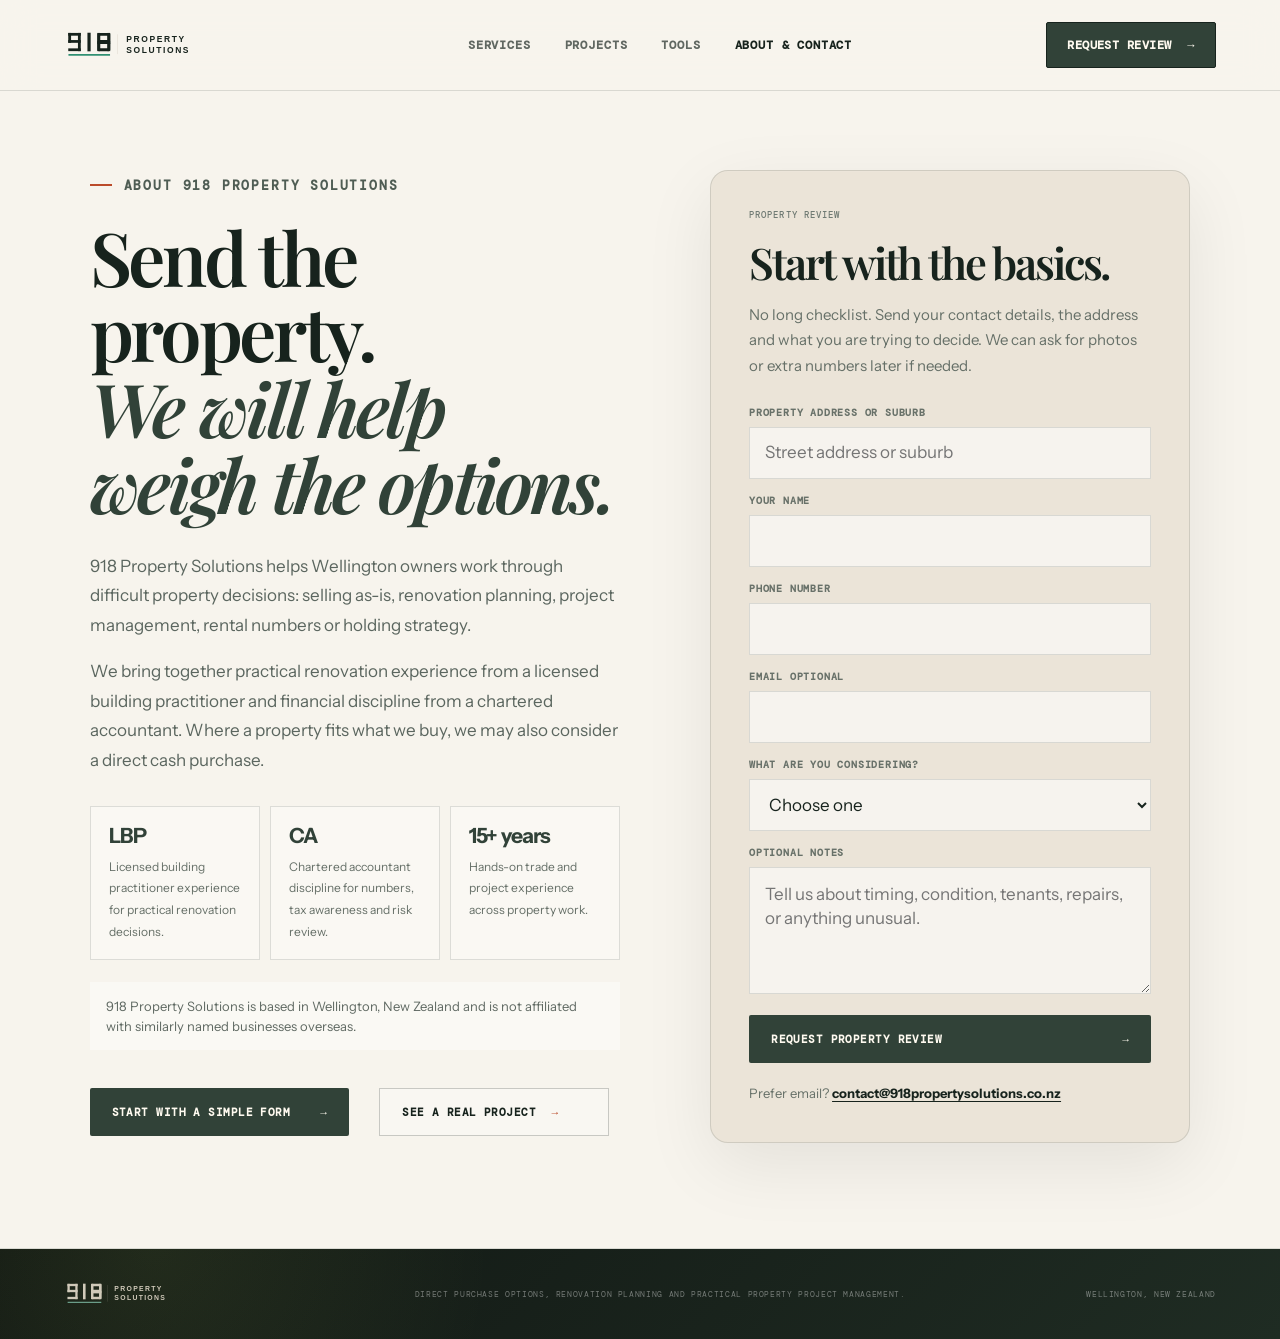
==== commit 406d16ee: "Strengthen Wellington NZ business identity signals" ====
--- a/contact.html
+++ b/contact.html
@@ -3,25 +3,48 @@
 <head>
   <meta charset="UTF-8">
   <meta name="viewport" content="width=device-width, initial-scale=1.0">
-  <meta name="description" content="Contact 918 Property Solutions for a practical review of a Wellington property: sell as-is, direct cash purchase where suitable, renovation planning or project management.">
+  <meta name="description" content="Contact 918 Property Solutions, a Wellington, New Zealand property solutions team, for as-is property reviews, direct purchase where suitable, renovation planning and project management.">
   <meta name="robots" content="index, follow">
   <meta name="theme-color" content="#121914">
-  <meta property="og:title" content="About & Contact | 918 Property Solutions">
-  <meta property="og:description" content="Send a Wellington property for a simple, no-obligation review by 918 Property Solutions.">
+  <meta property="og:title" content="About & Contact | 918 Property Solutions Wellington NZ">
+  <meta property="og:description" content="Contact the Wellington, New Zealand property solutions team for as-is property reviews, direct purchase options, renovation planning and project management.">
   <meta property="og:type" content="website">
   <meta property="og:url" content="https://918propertysolutions.co.nz/contact">
   <meta property="og:image" content="https://918propertysolutions.co.nz/og-image.svg">
   <meta property="og:locale" content="en_NZ">
   <meta name="twitter:card" content="summary_large_image">
   <meta name="twitter:image" content="https://918propertysolutions.co.nz/og-image.svg">
-  <title>About & Contact | 918 Property Solutions</title>
+  <title>About & Contact | 918 Property Solutions Wellington NZ</title>
   <link rel="canonical" href="https://918propertysolutions.co.nz/contact">
   <link rel="icon" href="favicon.svg?v=20260815b" type="image/svg+xml">
   <link rel="manifest" href="site.webmanifest">
   <link rel="preconnect" href="https://fonts.googleapis.com">
   <link rel="preconnect" href="https://fonts.gstatic.com" crossorigin>
   <link href="https://fonts.googleapis.com/css2?family=DM+Mono:wght@300;400;500&family=Instrument+Sans:ital,wght@0,400..800;1,400..700&family=Playfair+Display:ital,wght@0,500..800;1,500..800&display=swap" rel="stylesheet">
-  <link rel="stylesheet" href="styles.css?v=20260815">
+  <link rel="stylesheet" href="styles.css?v=20260816">
+  <script type="application/ld+json">
+  {
+    "@context": "https://schema.org",
+    "@type": "ContactPage",
+    "@id": "https://918propertysolutions.co.nz/contact#contactpage",
+    "name": "About and Contact 918 Property Solutions Wellington NZ",
+    "url": "https://918propertysolutions.co.nz/contact",
+    "about": {
+      "@id": "https://918propertysolutions.co.nz/#organization",
+      "@type": "Organization",
+      "name": "918 Property Solutions",
+      "url": "https://918propertysolutions.co.nz/",
+      "email": "contact@918propertysolutions.co.nz",
+      "address": {
+        "@type": "PostalAddress",
+        "addressLocality": "Wellington",
+        "addressRegion": "Wellington",
+        "addressCountry": "NZ"
+      },
+      "description": "Wellington, New Zealand property solutions team reviewing selected as-is properties, direct purchase options, renovation planning and project management."
+    }
+  }
+  </script>
 </head>
 <body>
   <header class="site-header contact-header">
@@ -49,6 +72,7 @@
           <div><strong>CA</strong><span>Chartered accountant discipline for numbers, tax awareness and risk review.</span></div>
           <div><strong>15+ years</strong><span>Hands-on trade and project experience across property work.</span></div>
         </div>
+        <p class="identity-note-inline">918 Property Solutions is based in Wellington, New Zealand and is not affiliated with similarly named businesses overseas.</p>
         <div class="contact-actions">
           <a class="button button-primary" href="#property-form">Start with a simple form <span>&rarr;</span></a>
           <a class="text-link" href="projects.html">See a real project <span>&rarr;</span></a>
@@ -131,9 +155,9 @@
     var campaignSource = document.querySelector('input[name="campaign_source"]');
     var enquiryChannel = document.querySelector('input[name="enquiry_channel"]');
     var referrerField = document.querySelector('input[name="referrer_url"]');
-    var cameFromFacebook = /facebook|fbclid|l\\.facebook|m\\.facebook/i.test(source || "") || /facebook|l\\.facebook|m\\.facebook/i.test(referrer);
+    var cameFromFacebook = params.has("fbclid") || /facebook|fbclid|l\\.facebook|m\\.facebook/i.test(source || "") || /facebook|l\\.facebook|m\\.facebook/i.test(referrer);
 
-    if (campaignSource) campaignSource.value = source || (cameFromFacebook ? "facebook-referrer" : "direct");
+    if (campaignSource) campaignSource.value = source || (params.has("fbclid") ? "facebook-fbclid" : (cameFromFacebook ? "facebook-referrer" : "direct"));
     if (enquiryChannel) enquiryChannel.value = cameFromFacebook ? "Facebook" : "Website direct";
     if (referrerField) referrerField.value = referrer || "No referrer captured";
     if (params.get('submitted') === '1') {
--- a/styles.css
+++ b/styles.css
@@ -729,6 +729,16 @@
 .contact-proof-grid div { padding: 18px; border: 1px solid var(--line); background: rgba(255,255,255,.32); }
 .contact-proof-grid strong { display: block; margin-bottom: 9px; color: var(--ink-soft); font: 700 21px/1 var(--sans); letter-spacing: -.04em; }
 .contact-proof-grid span { color: #667068; font-size: 12px; line-height: 1.55; }
+.identity-note-inline {
+  max-width: 640px;
+  margin-top: 22px !important;
+  padding: 14px 16px;
+  border-left: 3px solid var(--accent);
+  background: rgba(255,255,255,.38);
+  color: #5f6962 !important;
+  font-size: 13px !important;
+  line-height: 1.55 !important;
+}
 .contact-actions { display: flex; align-items: center; gap: 30px; margin-top: 38px; flex-wrap: wrap; }
 .contact-card { min-height: 520px; padding: 38px; display: flex; flex-direction: column; border: 1px solid var(--line); background: var(--paper-deep); }
 .contact-card .label { color: #6f7a73; }
@@ -878,6 +888,25 @@
   color: #667068;
   font-size: 14px;
   line-height: 1.6;
+}
+.identity-note {
+  padding: 22px 7vw;
+  display: flex;
+  gap: 16px;
+  align-items: center;
+  justify-content: center;
+  border-top: 1px solid var(--line);
+  background: #efe9dc;
+  color: #687169;
+  font-size: 13px;
+  line-height: 1.55;
+}
+.identity-note strong {
+  color: var(--ink);
+  font-weight: 800;
+}
+.identity-note span {
+  max-width: 720px;
 }
 .contact-list { margin-top: auto; display: grid; gap: 12px; }
 .contact-list div { padding: 18px; border: 1px solid var(--line); background: rgba(255,255,255,.34); }
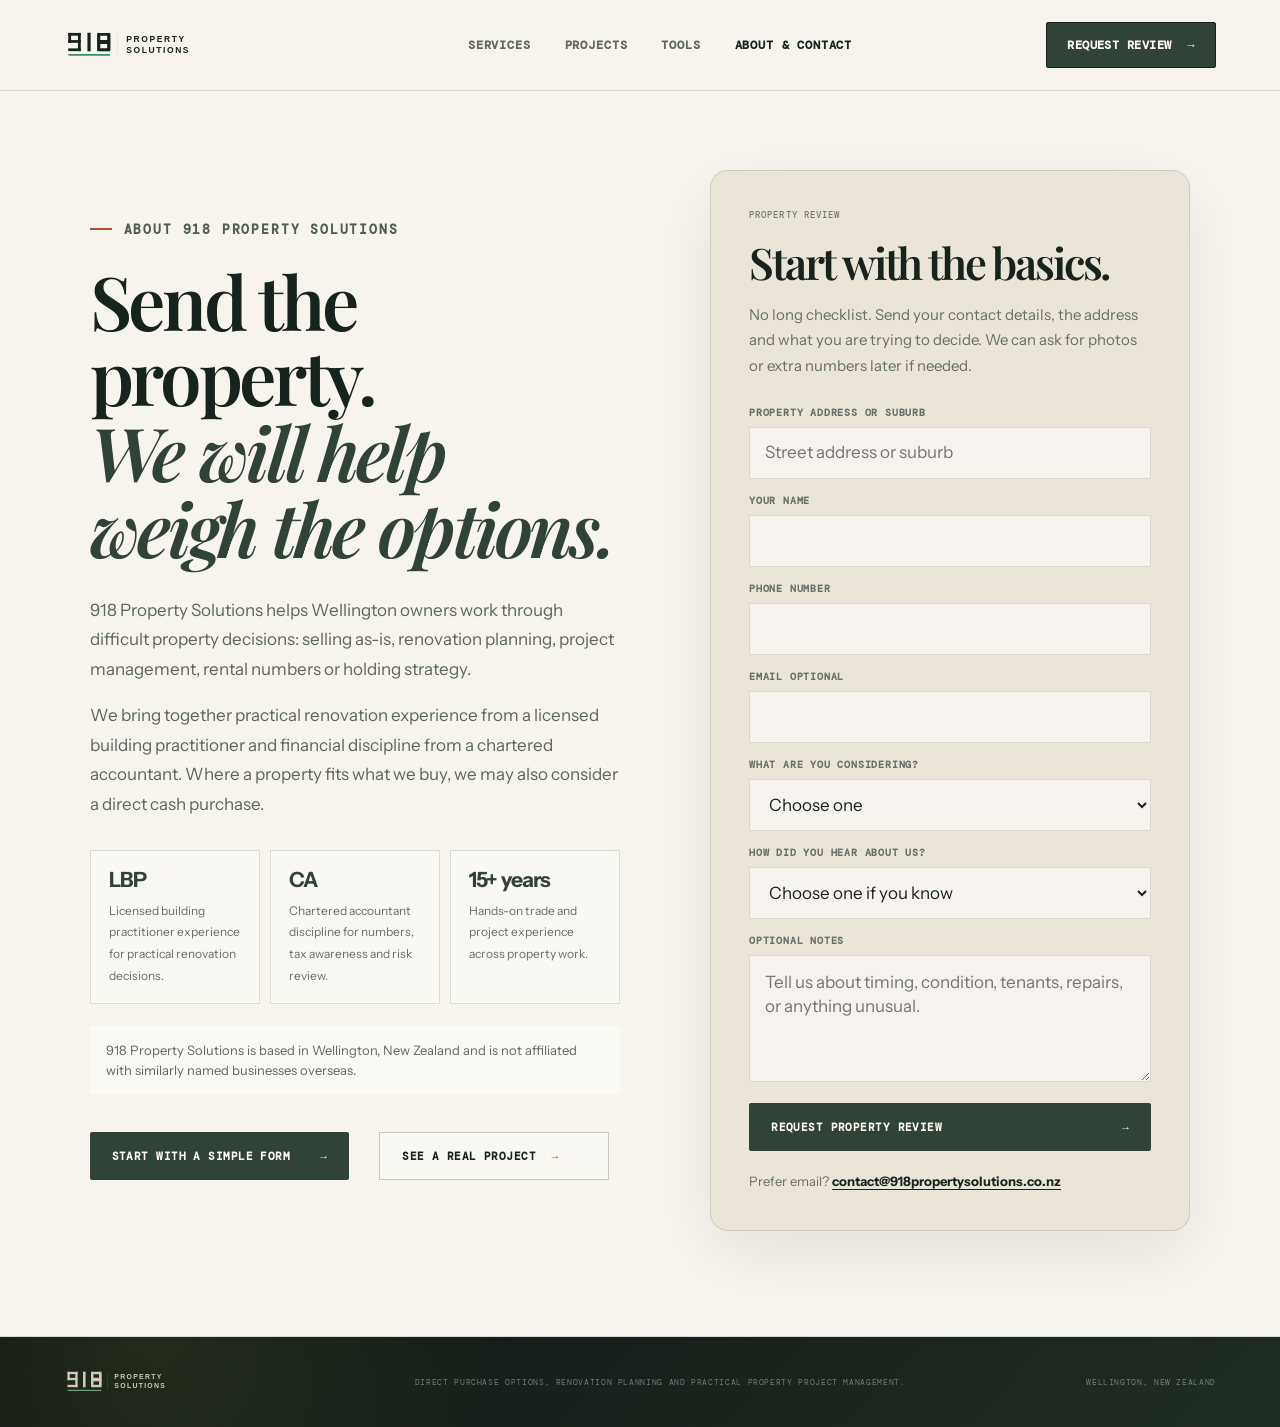
==== commit ae80acb8: "Track enquiry lead sources" ====
--- a/contact.html
+++ b/contact.html
@@ -92,7 +92,11 @@
           <input type="hidden" name="enquiry_channel" value="Website direct">
           <input type="hidden" name="page_source" value="main contact page">
           <input type="hidden" name="campaign_source" value="direct">
+          <input type="hidden" name="lead_source_guess" value="">
+          <input type="hidden" name="landing_page_url" value="">
           <input type="hidden" name="referrer_url" value="">
+          <input type="hidden" name="device_type" value="">
+          <input type="hidden" name="submitted_at" value="">
           <input class="form-honey" type="text" name="_honey" tabindex="-1" autocomplete="off">
 
           <label class="form-field">
@@ -128,6 +132,19 @@
           </label>
 
           <label class="form-field">
+            <span>How did you hear about us?</span>
+            <select name="how_heard_about_us">
+              <option value="">Choose one if you know</option>
+              <option>Flyer / letterbox drop</option>
+              <option>Facebook</option>
+              <option>Google search</option>
+              <option>Main website</option>
+              <option>Someone referred me</option>
+              <option>Other</option>
+            </select>
+          </label>
+
+          <label class="form-field">
             <span>Optional notes</span>
             <textarea name="message" rows="4" placeholder="Tell us about timing, condition, tenants, repairs, or anything unusual."></textarea>
           </label>
@@ -155,11 +172,23 @@
     var campaignSource = document.querySelector('input[name="campaign_source"]');
     var enquiryChannel = document.querySelector('input[name="enquiry_channel"]');
     var referrerField = document.querySelector('input[name="referrer_url"]');
+    var leadSourceGuess = document.querySelector('input[name="lead_source_guess"]');
+    var landingPageField = document.querySelector('input[name="landing_page_url"]');
+    var deviceField = document.querySelector('input[name="device_type"]');
+    var submittedAtField = document.querySelector('input[name="submitted_at"]');
+    var cameFromFlyer = /flyer|letterbox|letter-drop|letterdrop|qr/i.test(source || "");
     var cameFromFacebook = params.has("fbclid") || /facebook|fbclid|l\\.facebook|m\\.facebook/i.test(source || "") || /facebook|l\\.facebook|m\\.facebook/i.test(referrer);
+    var cameFromGoogle = /google/i.test(source || "") || /google/i.test(referrer);
+    var cameFromWebsite = /website|home|main-site/i.test(source || "") || /918propertysolutions\\.co\\.nz/i.test(referrer);
+    var sourceGuess = cameFromFlyer ? "Flyer / letterbox drop" : (cameFromFacebook ? "Facebook" : (cameFromGoogle ? "Google search" : (cameFromWebsite ? "Main website" : "Likely flyer / direct visit")));
 
     if (campaignSource) campaignSource.value = source || (params.has("fbclid") ? "facebook-fbclid" : (cameFromFacebook ? "facebook-referrer" : "direct"));
-    if (enquiryChannel) enquiryChannel.value = cameFromFacebook ? "Facebook" : "Website direct";
+    if (enquiryChannel) enquiryChannel.value = sourceGuess;
+    if (leadSourceGuess) leadSourceGuess.value = sourceGuess;
+    if (landingPageField) landingPageField.value = window.location.href;
     if (referrerField) referrerField.value = referrer || "No referrer captured";
+    if (deviceField) deviceField.value = /Mobi|Android|iPhone|iPad/i.test(navigator.userAgent) ? "Mobile/tablet" : "Desktop";
+    if (submittedAtField) submittedAtField.value = new Date().toLocaleString("en-NZ", { timeZone: "Pacific/Auckland" });
     if (params.get('submitted') === '1') {
       var success = document.getElementById('contact-success');
       if (success) success.hidden = false;
